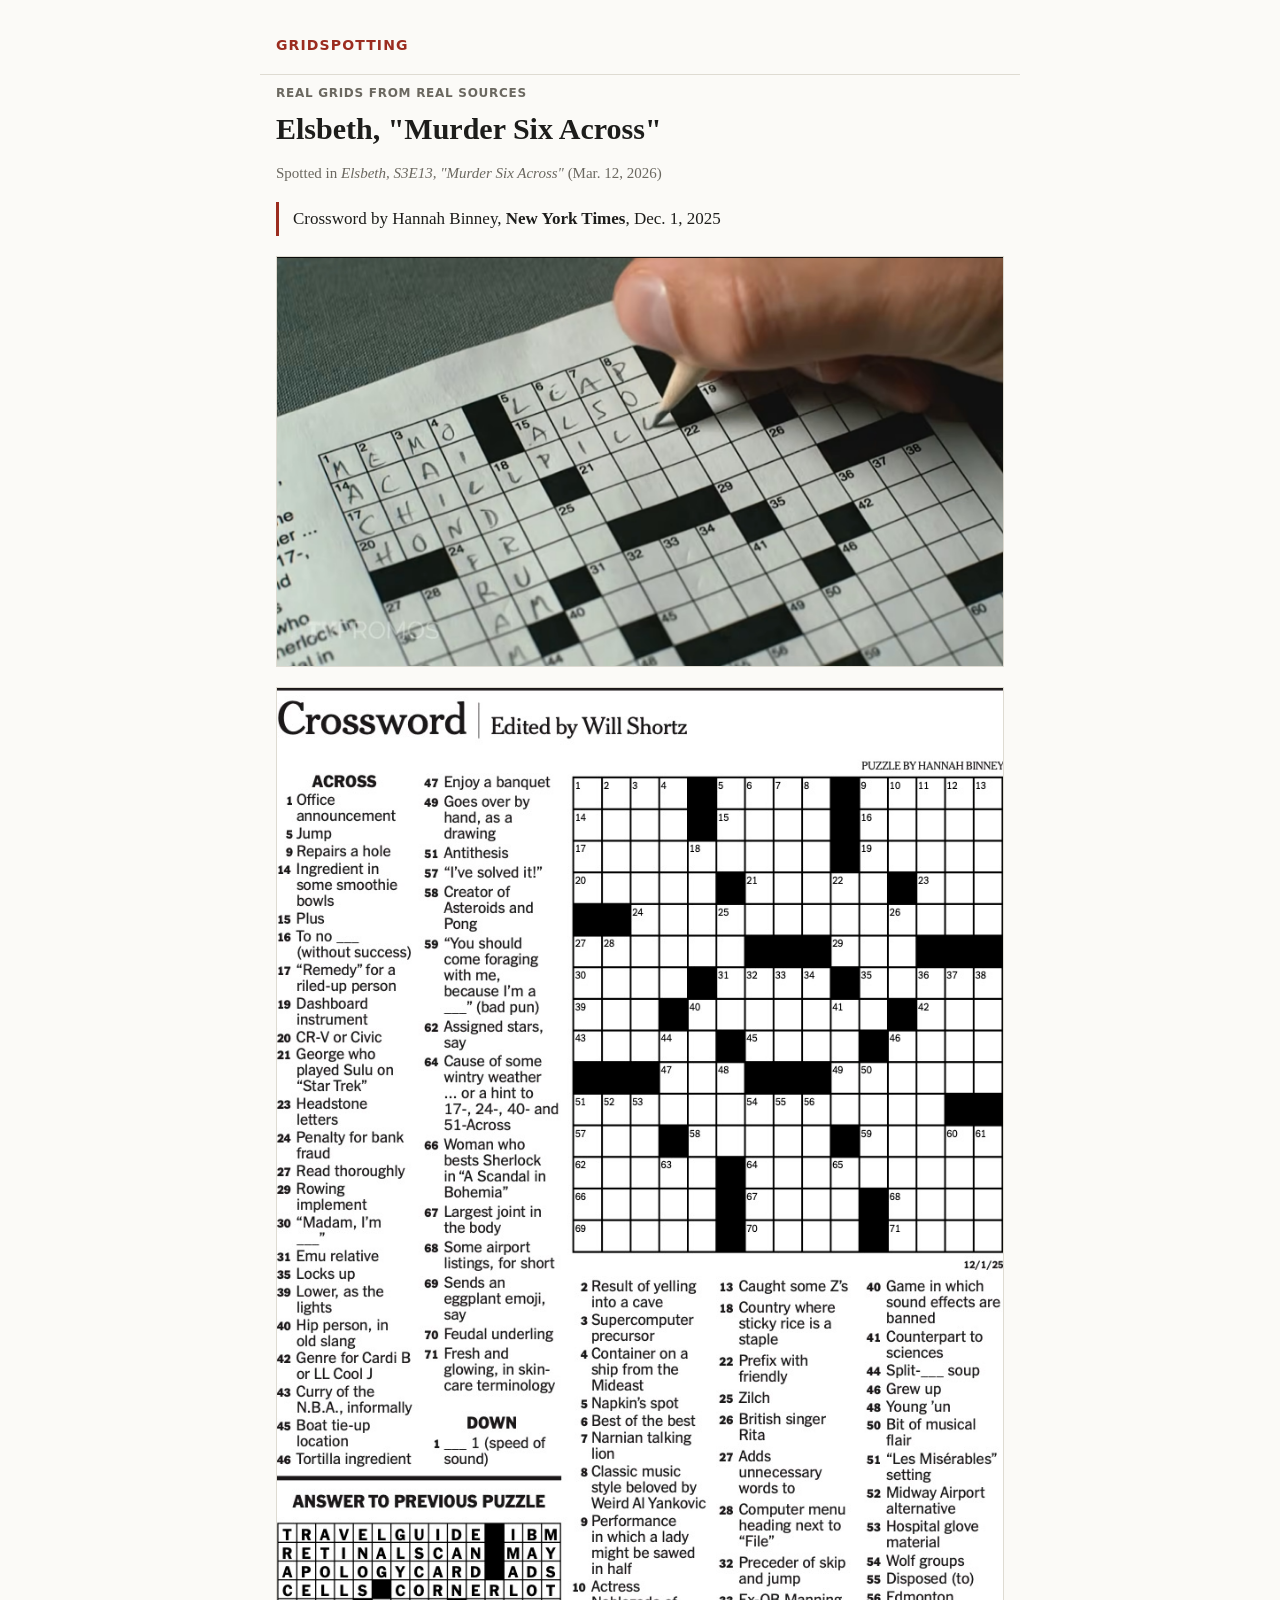
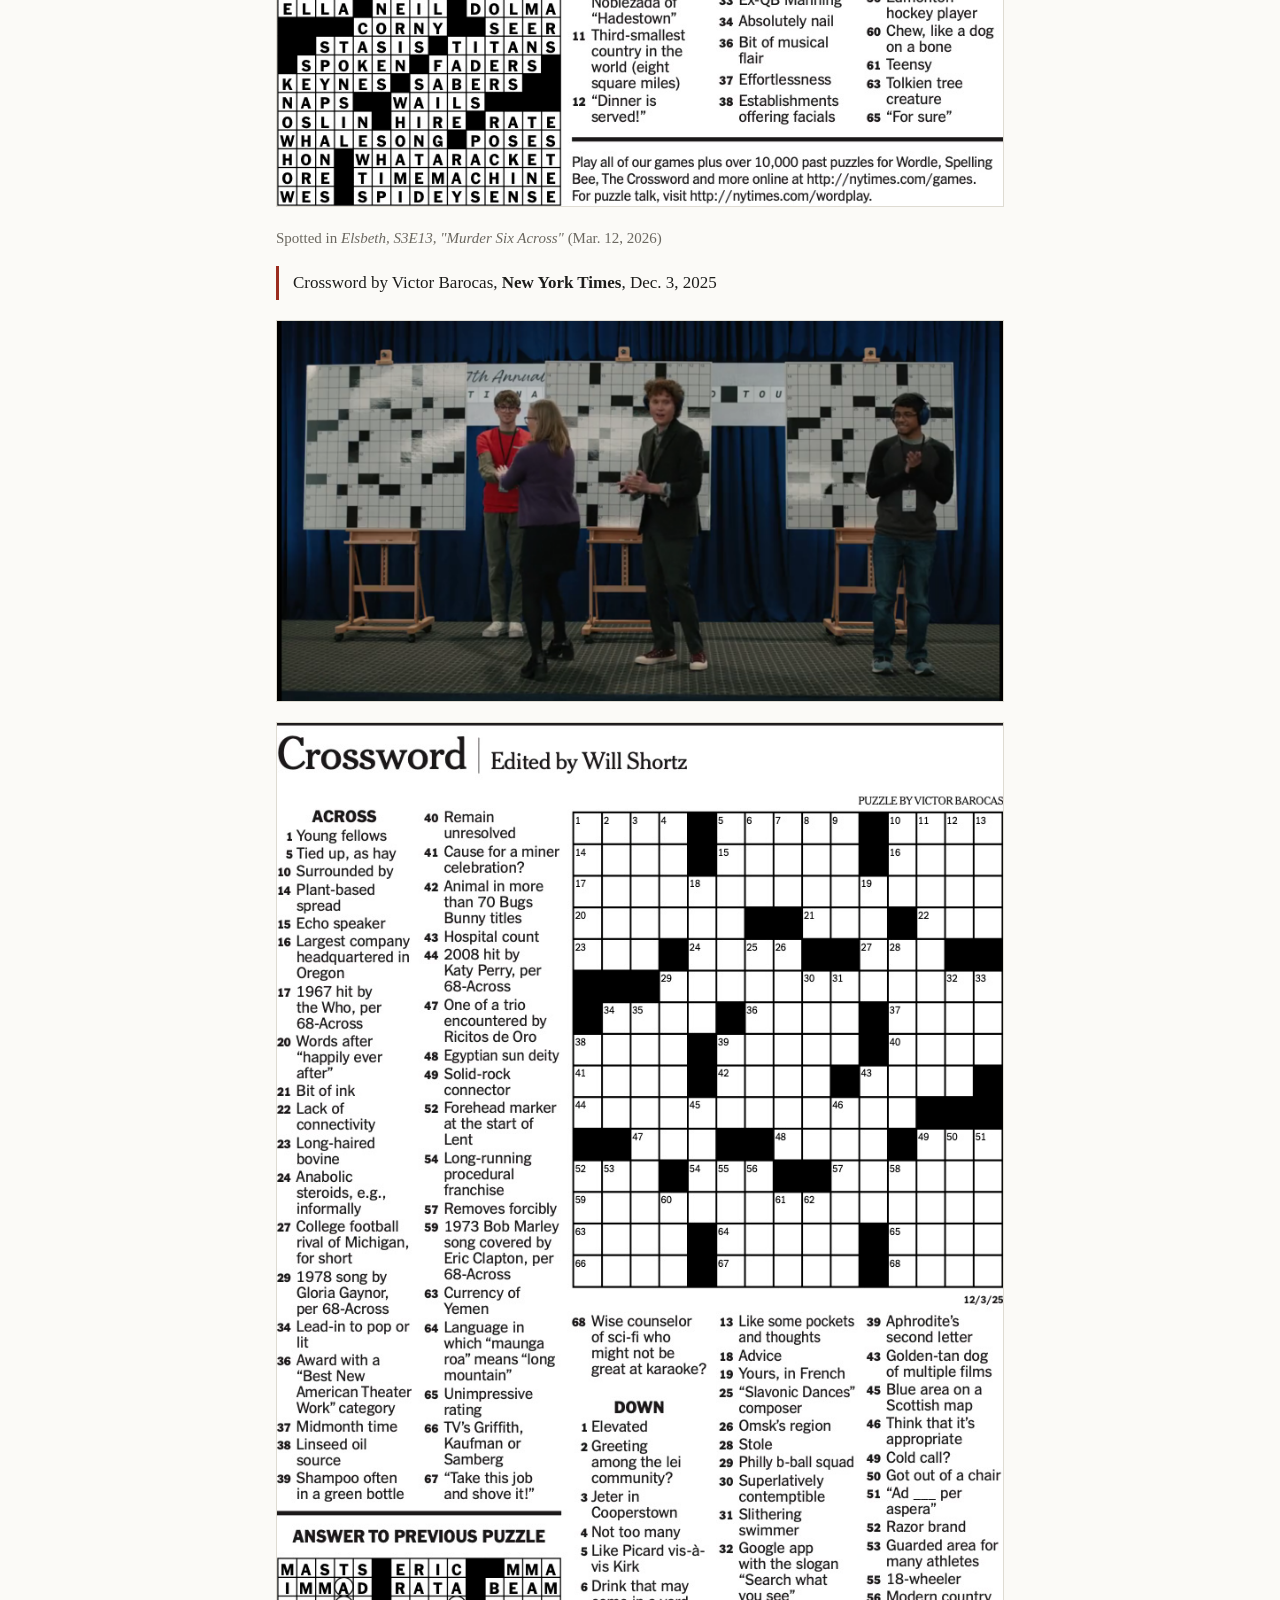
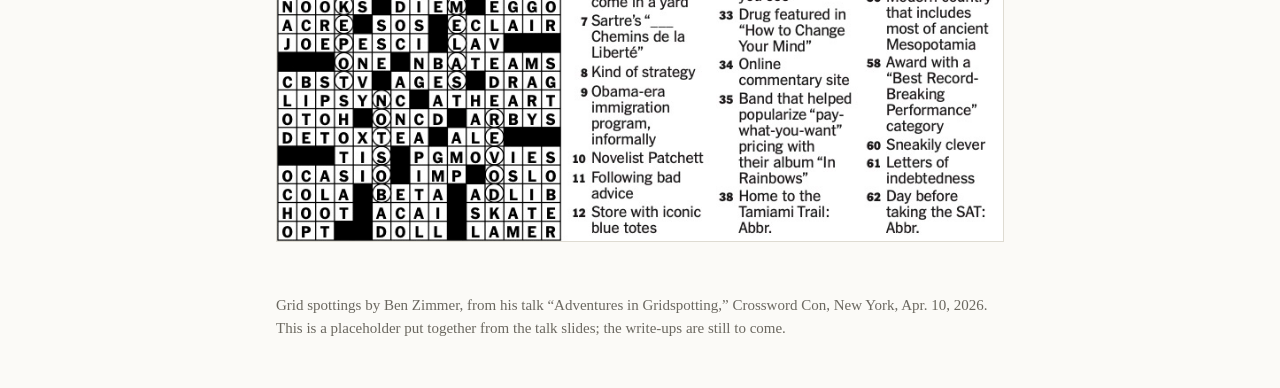
==== posts/elsbeth-2026.html @ f383eb67 "Gridspotting placeholder site from Ben Zimmer's Crossword Con 2026 slides Co-Authored-By: Claude Opu" ====
<!doctype html>
<html lang="en"><head><meta charset="utf-8">
<meta name="viewport" content="width=device-width, initial-scale=1">
<title>Elsbeth, &quot;Murder Six Across&quot;</title>
<link rel="stylesheet" href="../style.css">
</head><body>
<header><a class="site" href="../index.html">Gridspotting</a></header>
<main><p class="kicker">Real grids from real sources</p>
<h1>Elsbeth, &quot;Murder Six Across&quot;</h1>
<section id="new-york-times-2025-12-01">
<p class="meta">Spotted in <i>Elsbeth, S3E13, &quot;Murder Six Across&quot;</i> (Mar. 12, 2026)</p>
<div class="match">Crossword by Hannah Binney, <b>New York Times</b>, Dec. 1, 2025</div>
<figure><img src="../images/image22.png" loading="lazy" alt=""></figure>
<figure><img src="../images/image7.png" loading="lazy" alt=""></figure>
</section>
<section id="new-york-times-2025-12-03">
<p class="meta">Spotted in <i>Elsbeth, S3E13, &quot;Murder Six Across&quot;</i> (Mar. 12, 2026)</p>
<div class="match">Crossword by Victor Barocas, <b>New York Times</b>, Dec. 3, 2025</div>
<figure><img src="../images/image10.png" loading="lazy" alt=""></figure>
<figure><img src="../images/image17.png" loading="lazy" alt=""></figure>
</section></main>
<footer>Grid spottings by Ben Zimmer, from his talk &ldquo;Adventures in Gridspotting,&rdquo;
Crossword Con, New York, Apr. 10, 2026. This is a placeholder put together from the talk
slides; the write-ups are still to come.</footer>
</body></html>
---- style.css ----
:root { --bg:#fbfaf7; --fg:#1d1d1b; --muted:#6b6860; --rule:#dedbd2; --accent:#9b2c1f; }
@media (prefers-color-scheme: dark) {
  :root { --bg:#161614; --fg:#ecebe6; --muted:#a29f96; --rule:#33322e; --accent:#e0806f; }
}
* { box-sizing: border-box; }
body { margin:0; background:var(--bg); color:var(--fg);
  font: 17px/1.55 Georgia, "Times New Roman", serif; }
main, header, footer { max-width: 760px; margin: 0 auto; padding: 0 16px; }
header { padding-top: 32px; border-bottom: 1px solid var(--rule); padding-bottom: 16px; }
header .site { font: 600 14px/1 system-ui, sans-serif; letter-spacing: .08em;
  text-transform: uppercase; color: var(--accent); text-decoration: none; }
h1 { font-size: 30px; line-height: 1.2; margin: 12px 0 4px; }
h2 { font-size: 22px; margin: 36px 0 8px; }
a { color: var(--accent); }
.meta, .note, footer { color: var(--muted); font-size: 15px; }
.kicker { font: 600 12px/1 system-ui, sans-serif; letter-spacing: .06em;
  text-transform: uppercase; color: var(--muted); }
figure { margin: 20px 0; }
figure img { width: 100%; height: auto; display: block; border: 1px solid var(--rule); }
.match { border-left: 3px solid var(--accent); padding: 4px 0 4px 14px; margin: 16px 0; }
ul.posts { list-style: none; padding: 0; }
ul.posts li { padding: 16px 0; border-bottom: 1px solid var(--rule); display: flex; gap: 16px; }
ul.posts img { width: 140px; height: 90px; object-fit: cover; flex: none; border: 1px solid var(--rule); }
ul.posts a.t { font-size: 19px; text-decoration: none; }
footer { padding: 32px 16px 48px; }
@media (max-width: 480px) { ul.posts img { width: 96px; height: 64px; } }
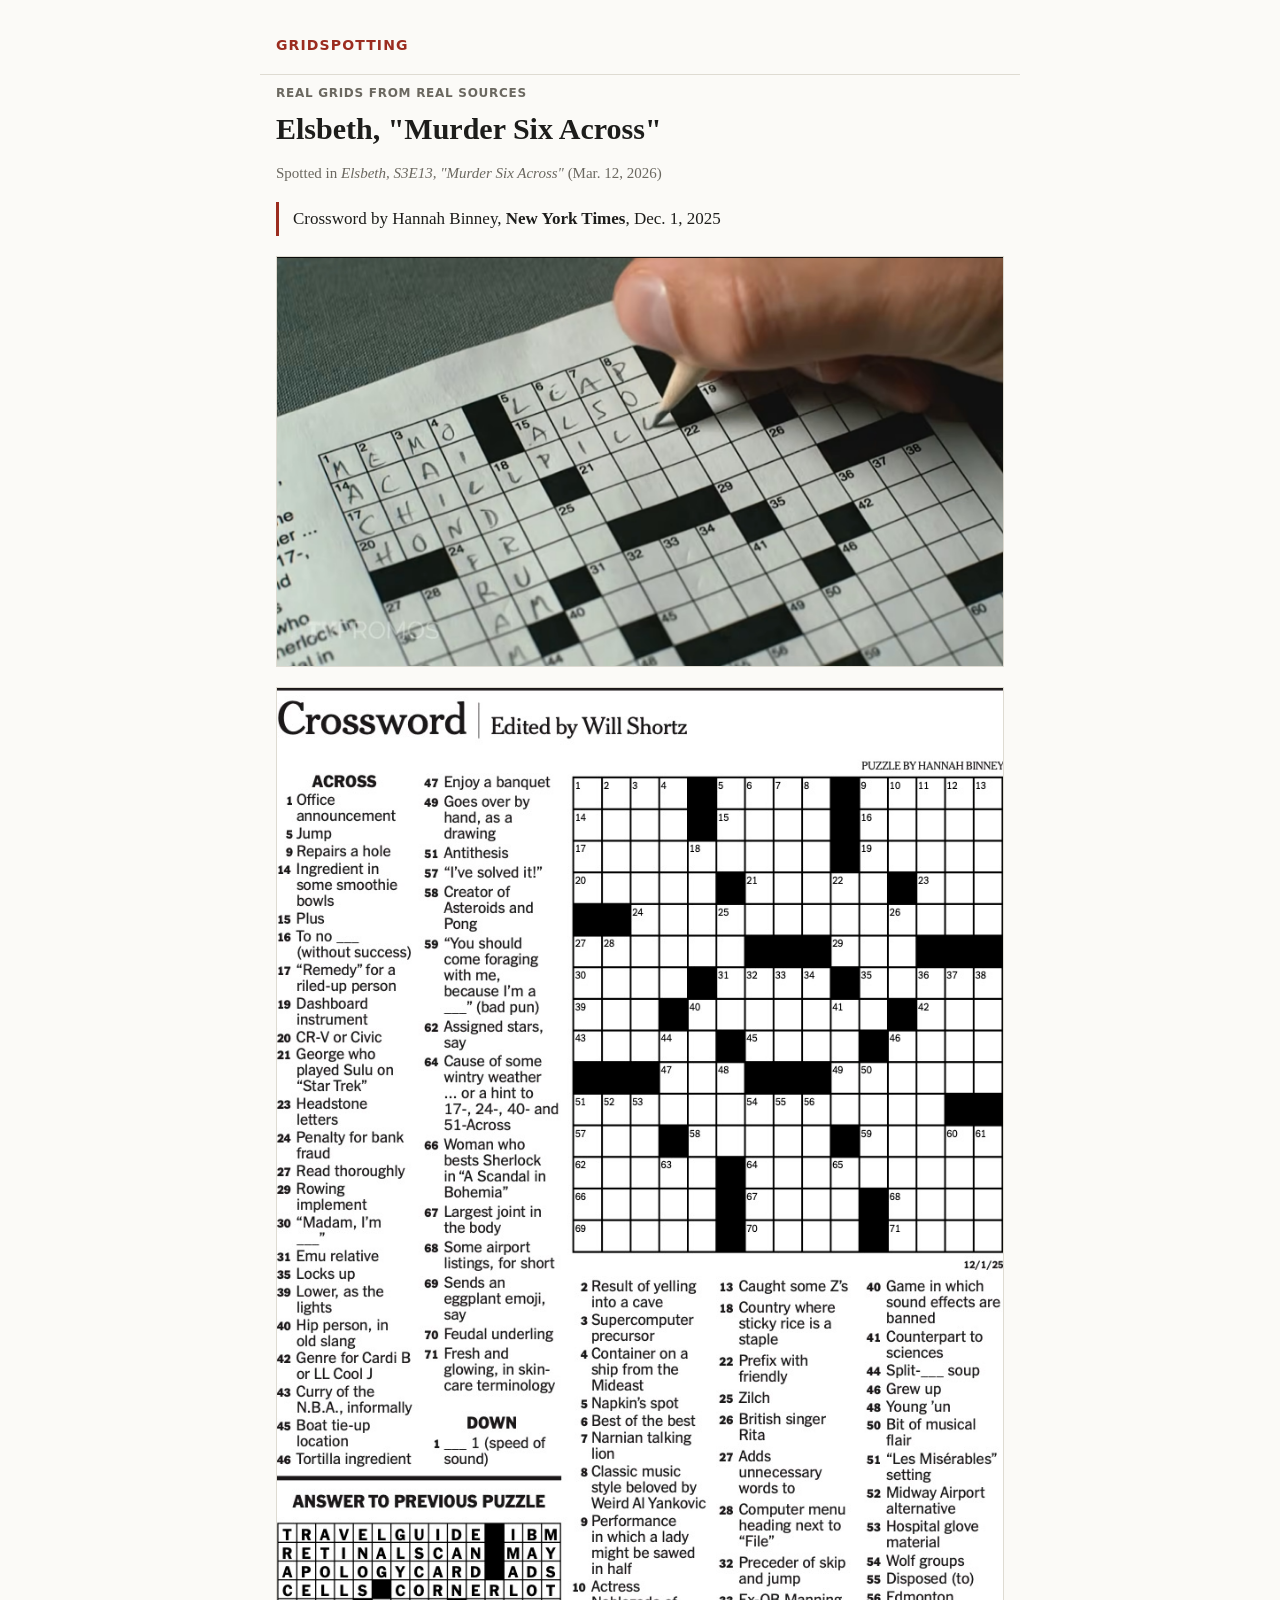
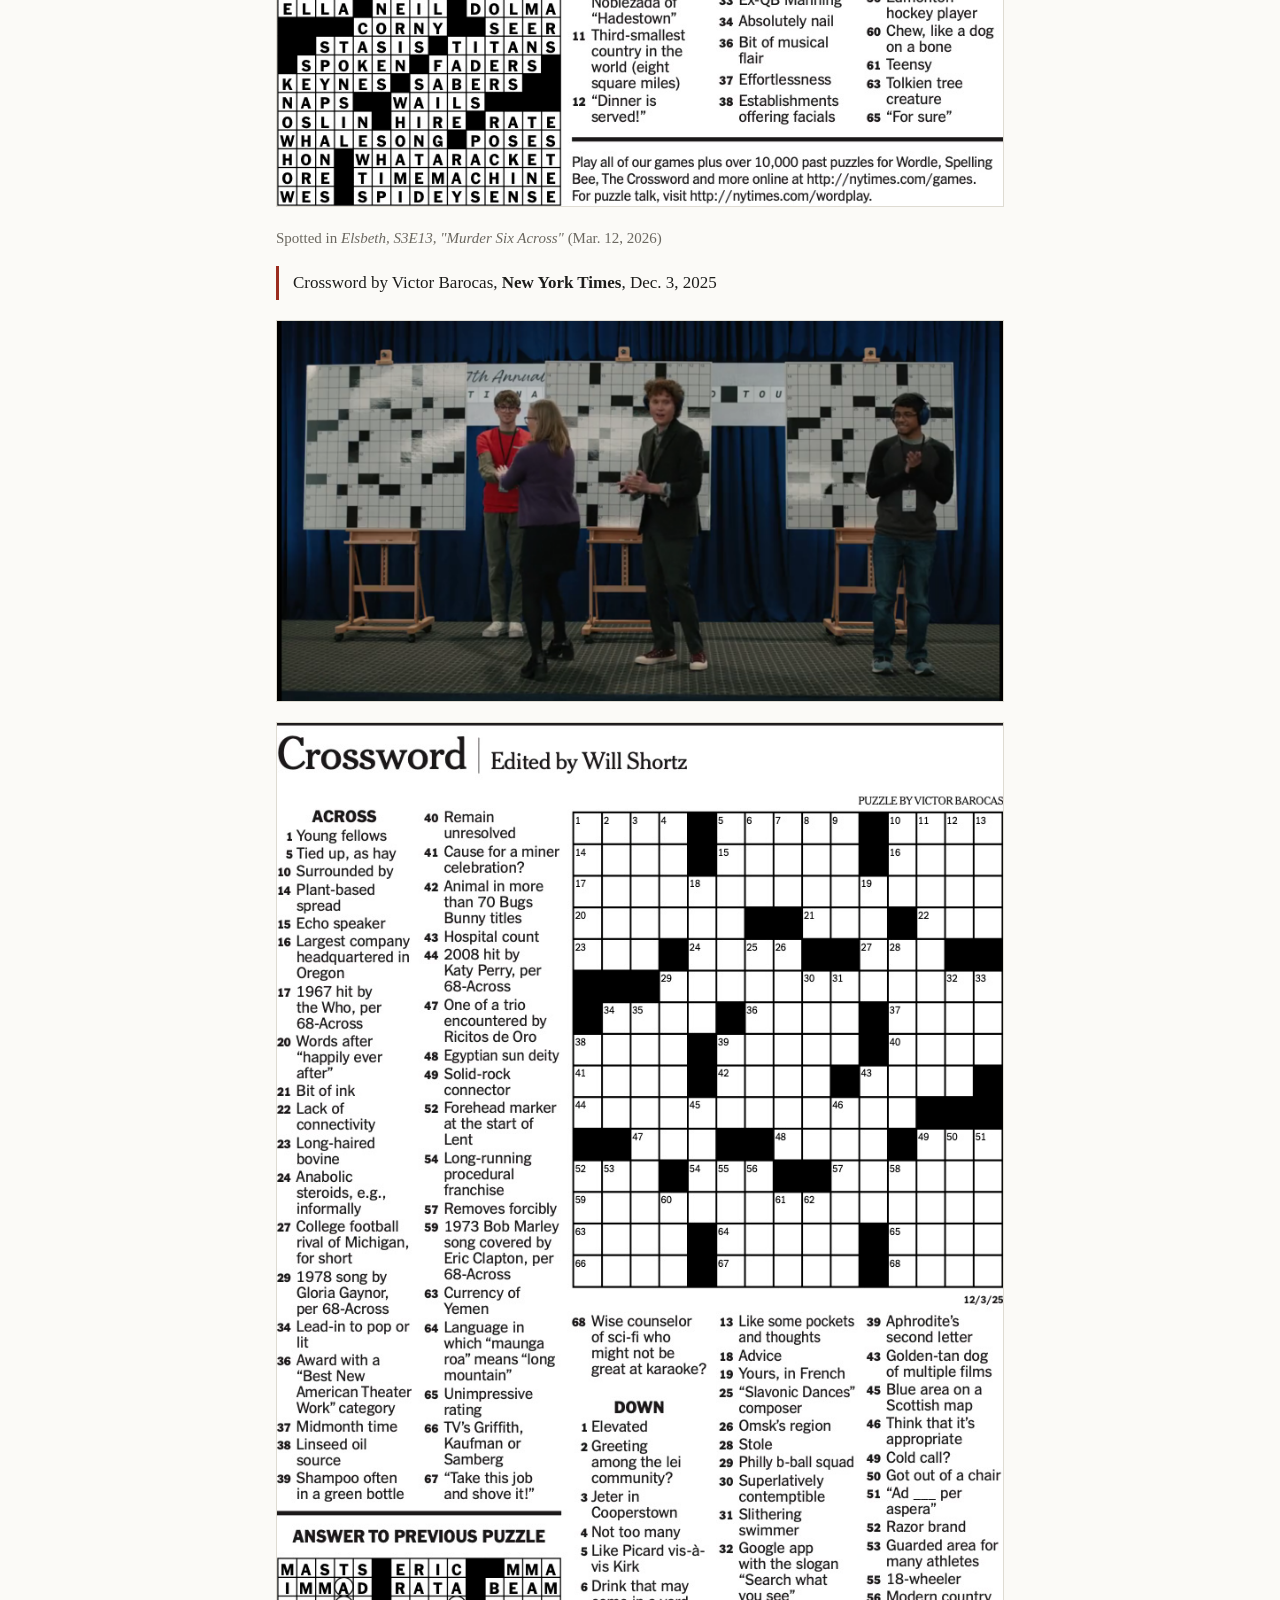
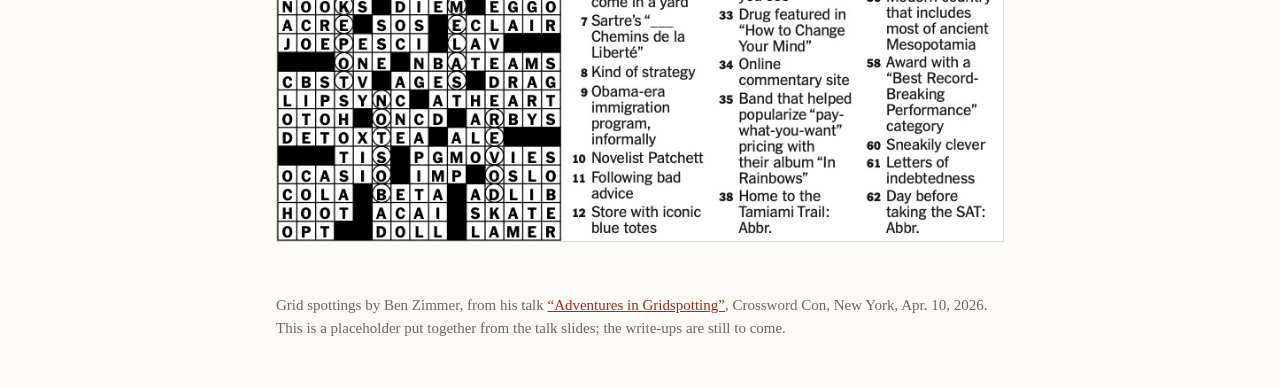
==== commit 62b02cf4: "Link Ben's Crossword Con talk Co-Authored-By: Claude Opus 5.5 <noreply@anthropic.com>" ====
--- a/posts/elsbeth-2026.html
+++ b/posts/elsbeth-2026.html
@@ -19,7 +19,7 @@
 <figure><img src="../images/image10.png" loading="lazy" alt=""></figure>
 <figure><img src="../images/image17.png" loading="lazy" alt=""></figure>
 </section></main>
-<footer>Grid spottings by Ben Zimmer, from his talk &ldquo;Adventures in Gridspotting,&rdquo;
+<footer>Grid spottings by Ben Zimmer, from his talk <a href="https://www.youtube.com/watch?v=KkjbiKiHQyE">&ldquo;Adventures in Gridspotting&rdquo;</a>,
 Crossword Con, New York, Apr. 10, 2026. This is a placeholder put together from the talk
 slides; the write-ups are still to come.</footer>
 </body></html>
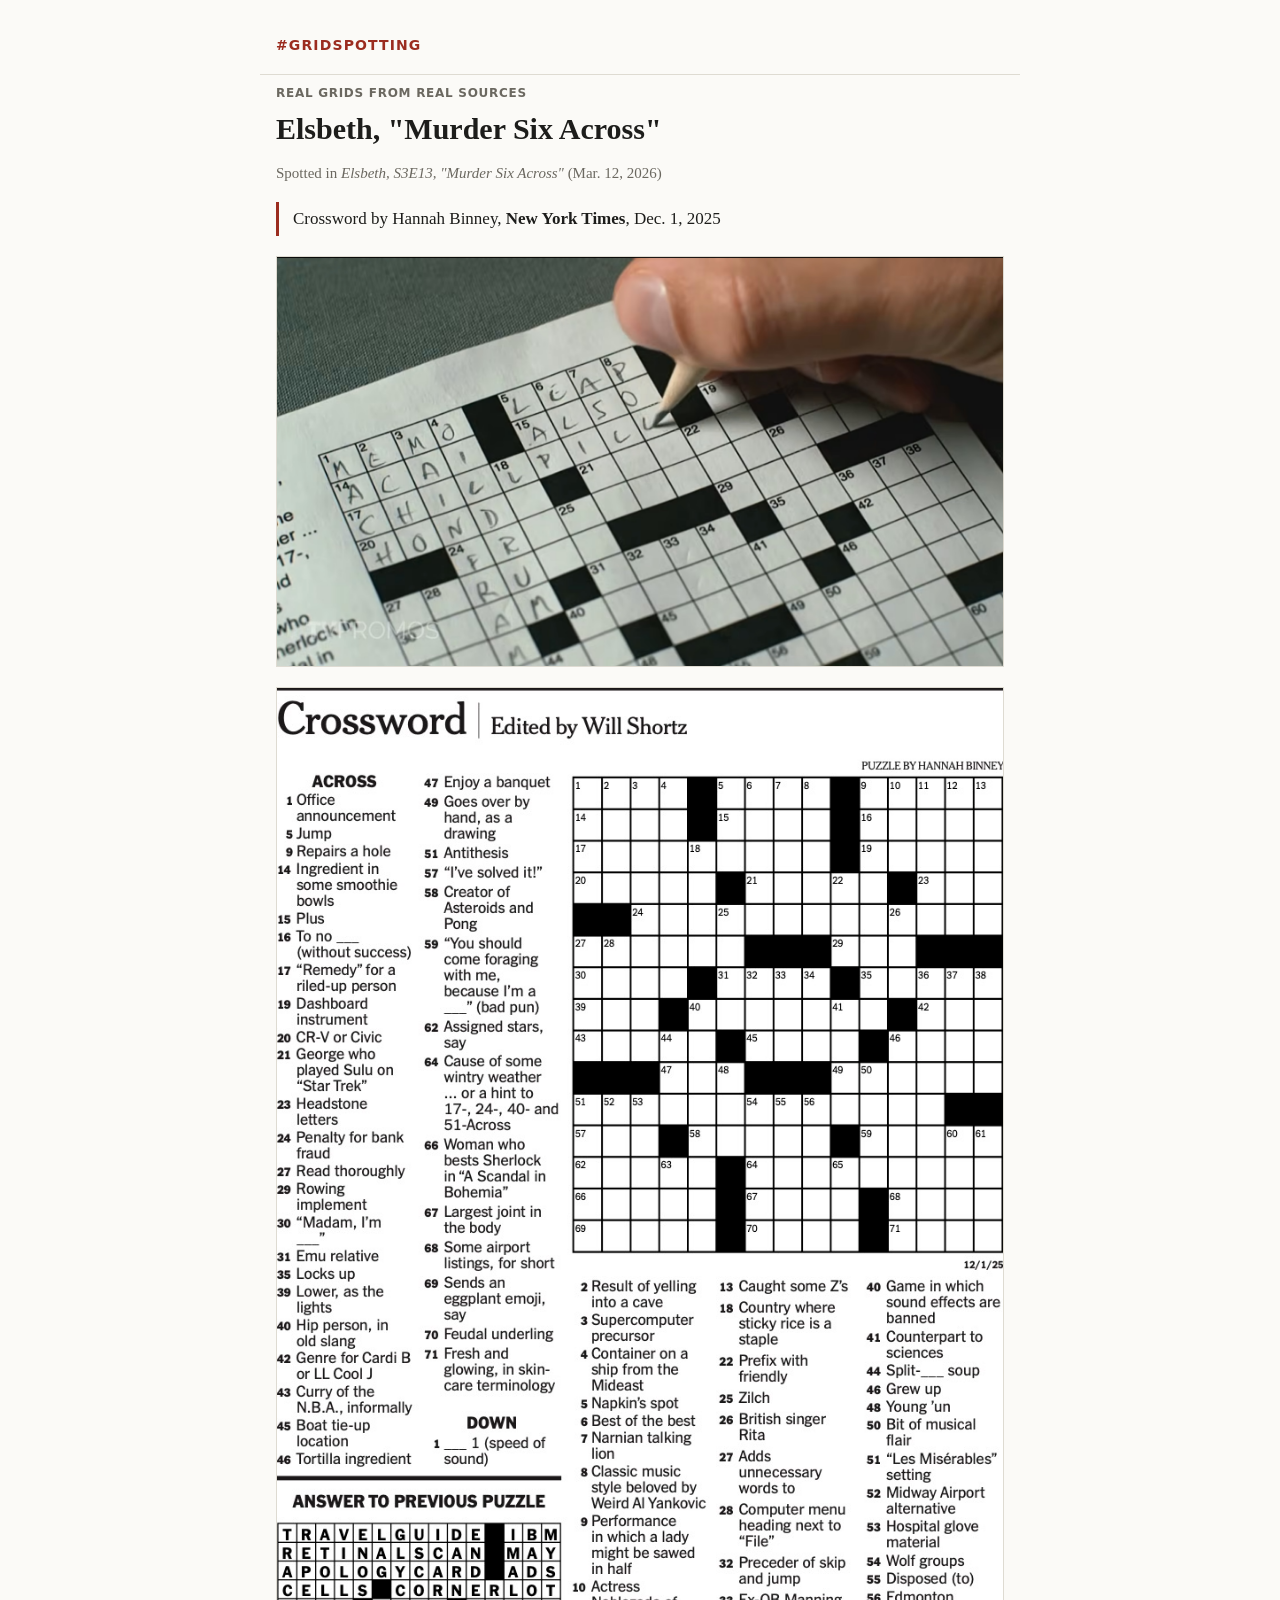
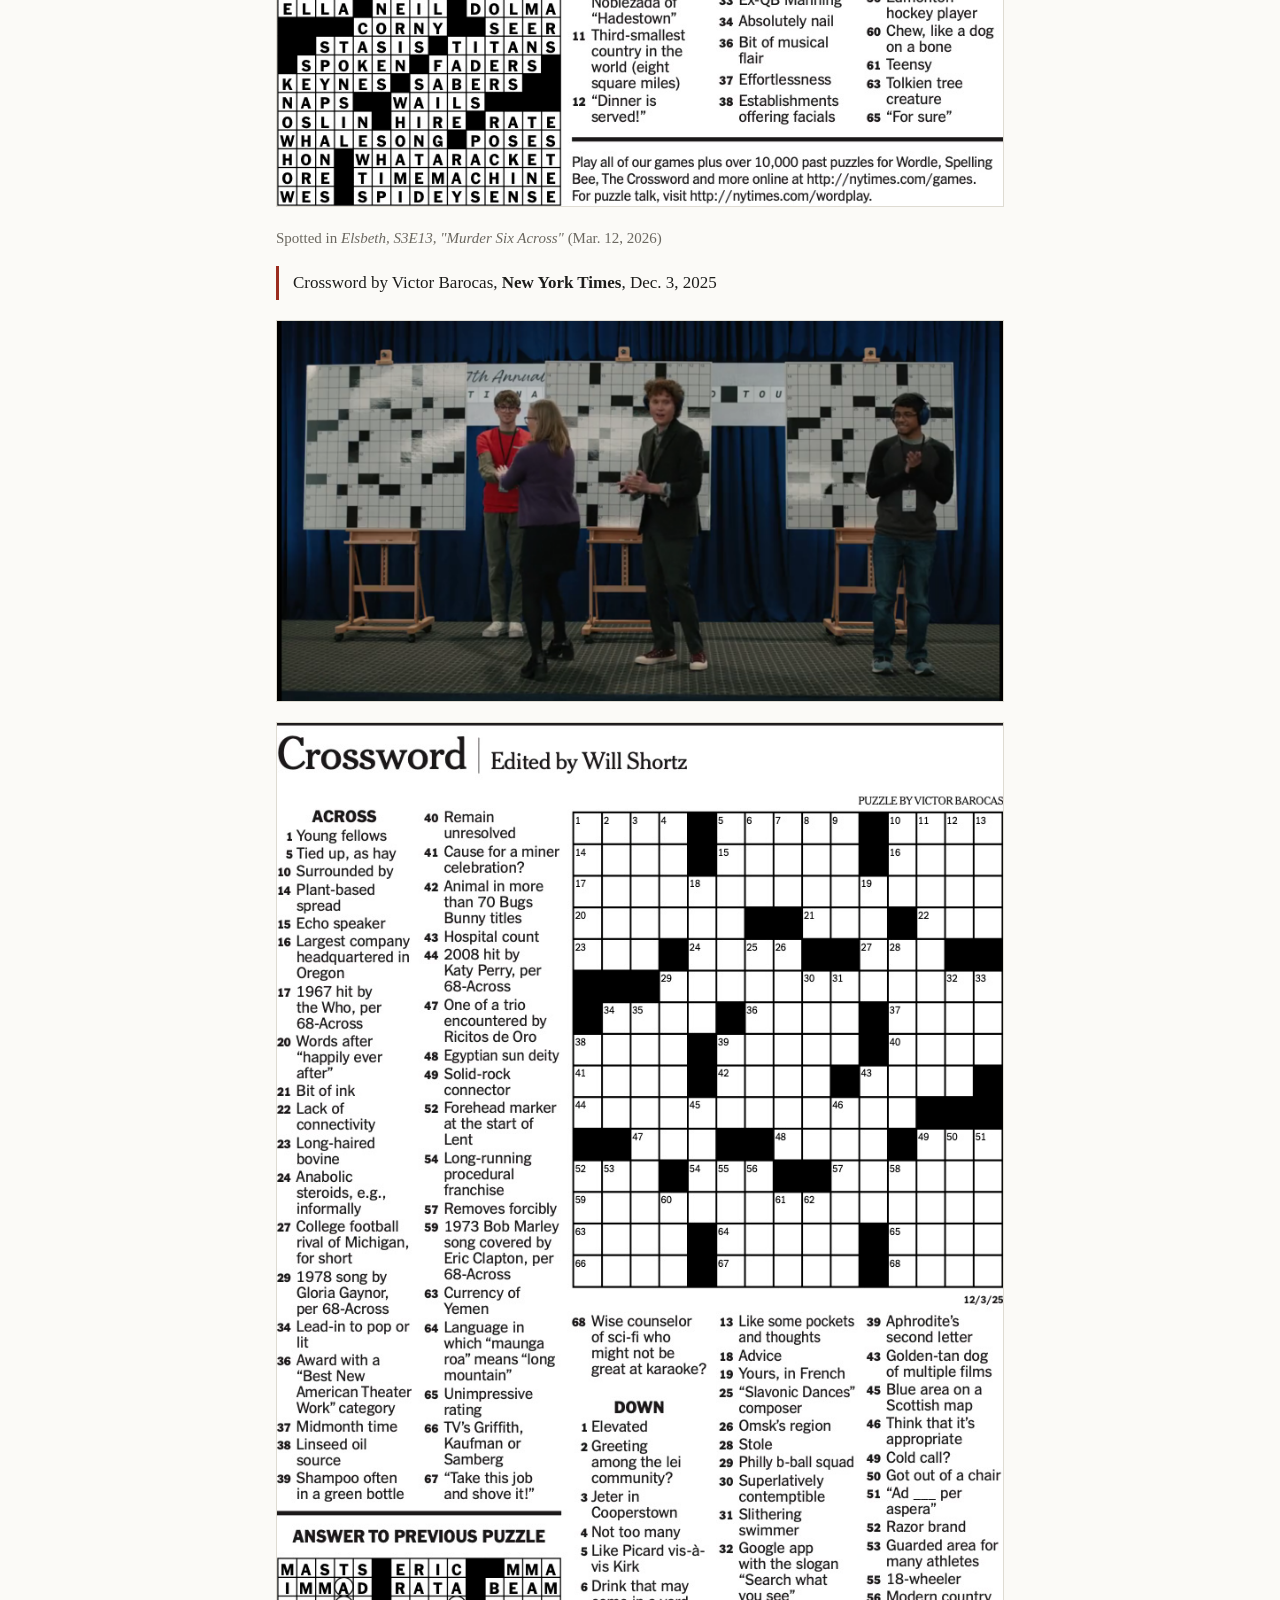
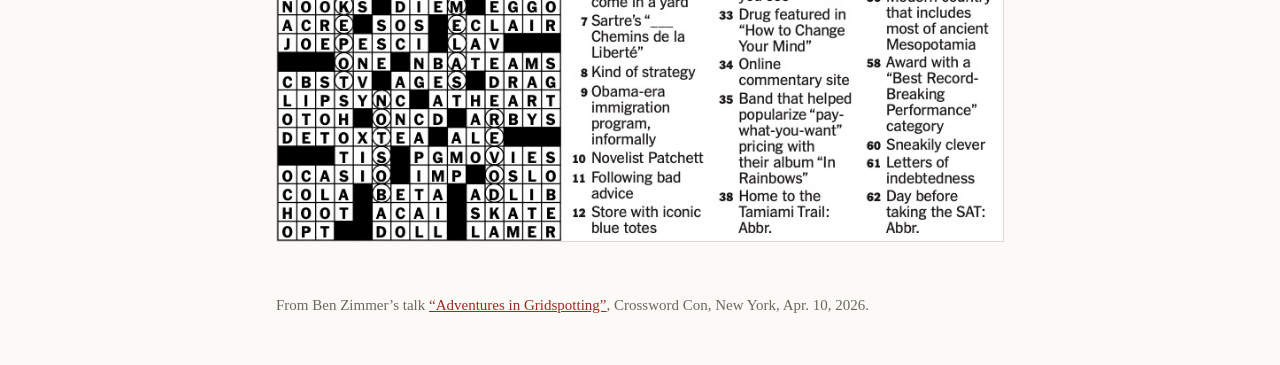
==== commit be1fcff8: "Title #Gridspotting; footer credits the talk only Co-Authored-By: Claude Opus 5.5 <noreply@anthropic" ====
--- a/posts/elsbeth-2026.html
+++ b/posts/elsbeth-2026.html
@@ -4,7 +4,7 @@
 <title>Elsbeth, &quot;Murder Six Across&quot;</title>
 <link rel="stylesheet" href="../style.css">
 </head><body>
-<header><a class="site" href="../index.html">Gridspotting</a></header>
+<header><a class="site" href="../index.html">#Gridspotting</a></header>
 <main><p class="kicker">Real grids from real sources</p>
 <h1>Elsbeth, &quot;Murder Six Across&quot;</h1>
 <section id="new-york-times-2025-12-01">
@@ -19,7 +19,6 @@
 <figure><img src="../images/image10.png" loading="lazy" alt=""></figure>
 <figure><img src="../images/image17.png" loading="lazy" alt=""></figure>
 </section></main>
-<footer>Grid spottings by Ben Zimmer, from his talk <a href="https://www.youtube.com/watch?v=KkjbiKiHQyE">&ldquo;Adventures in Gridspotting&rdquo;</a>,
-Crossword Con, New York, Apr. 10, 2026. This is a placeholder put together from the talk
-slides; the write-ups are still to come.</footer>
+<footer>From Ben Zimmer&rsquo;s talk <a href="https://www.youtube.com/watch?v=KkjbiKiHQyE">&ldquo;Adventures in Gridspotting&rdquo;</a>,
+Crossword Con, New York, Apr. 10, 2026.</footer>
 </body></html>
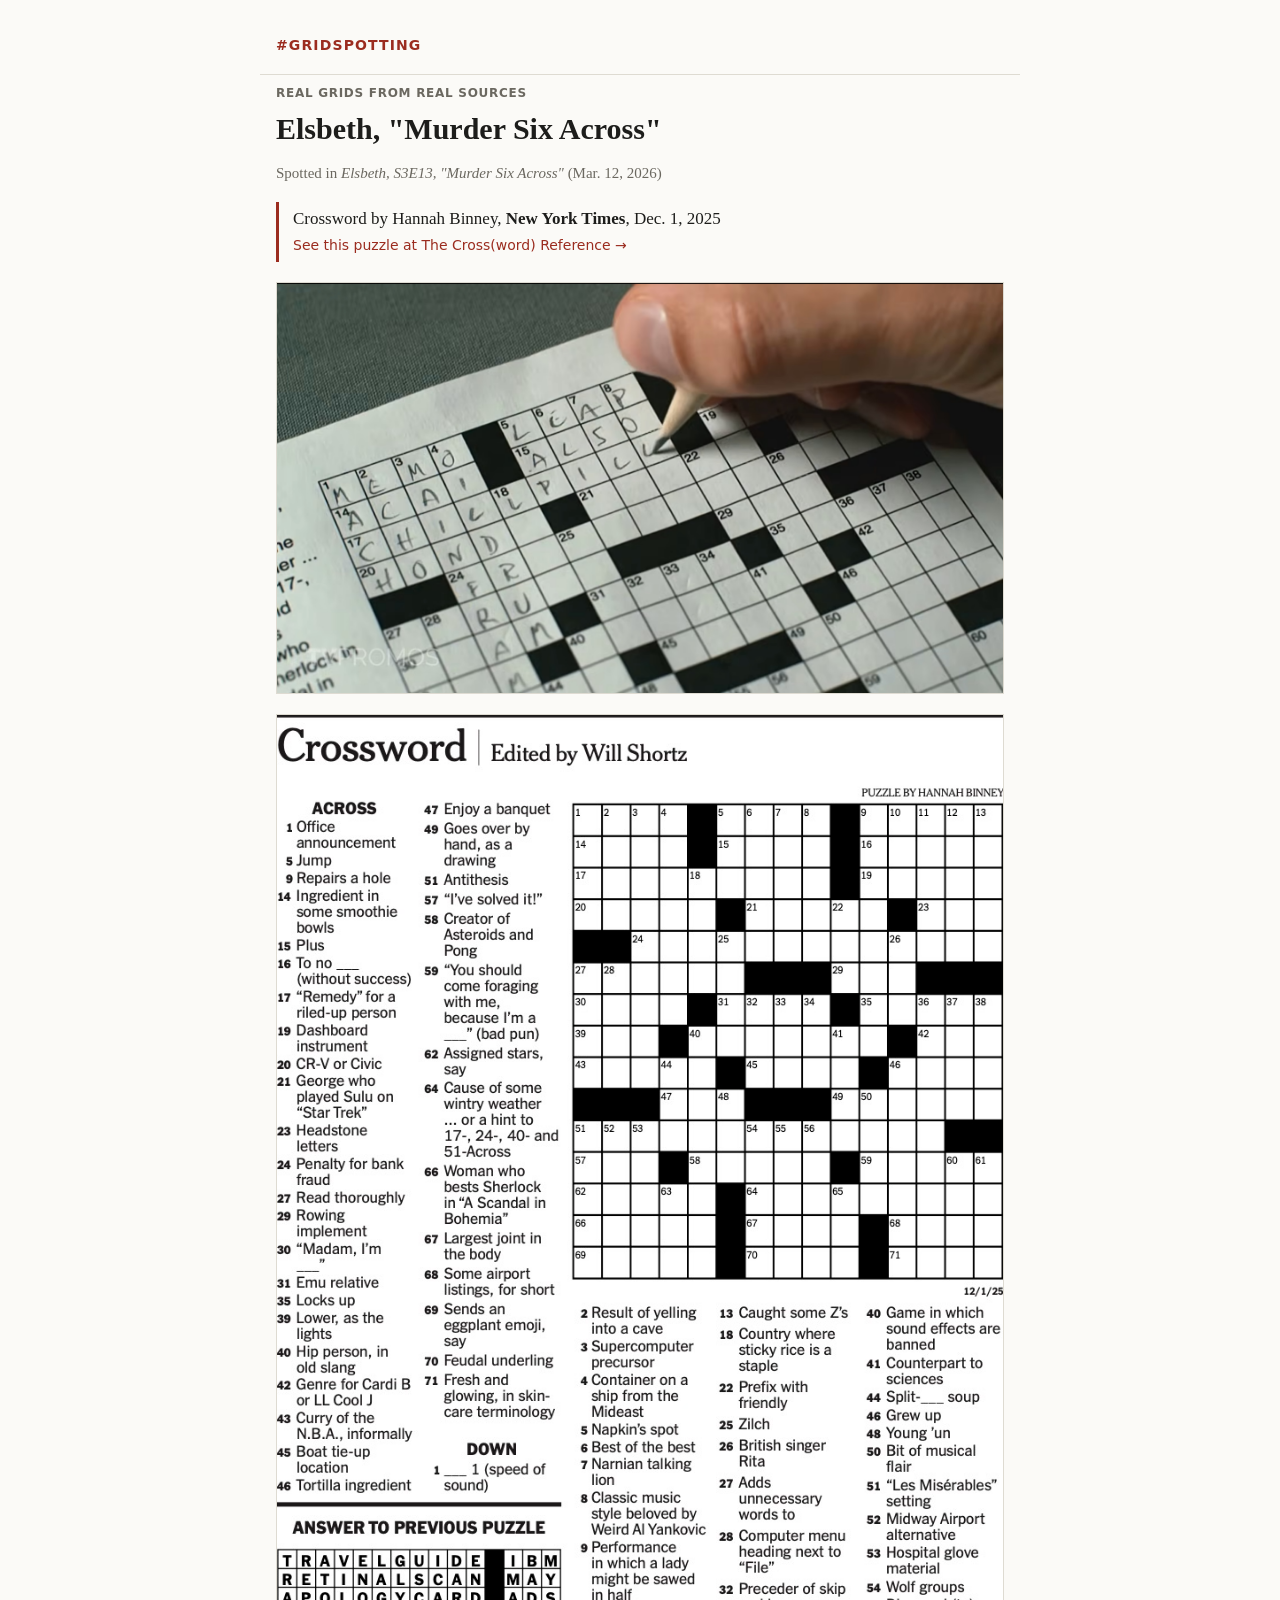
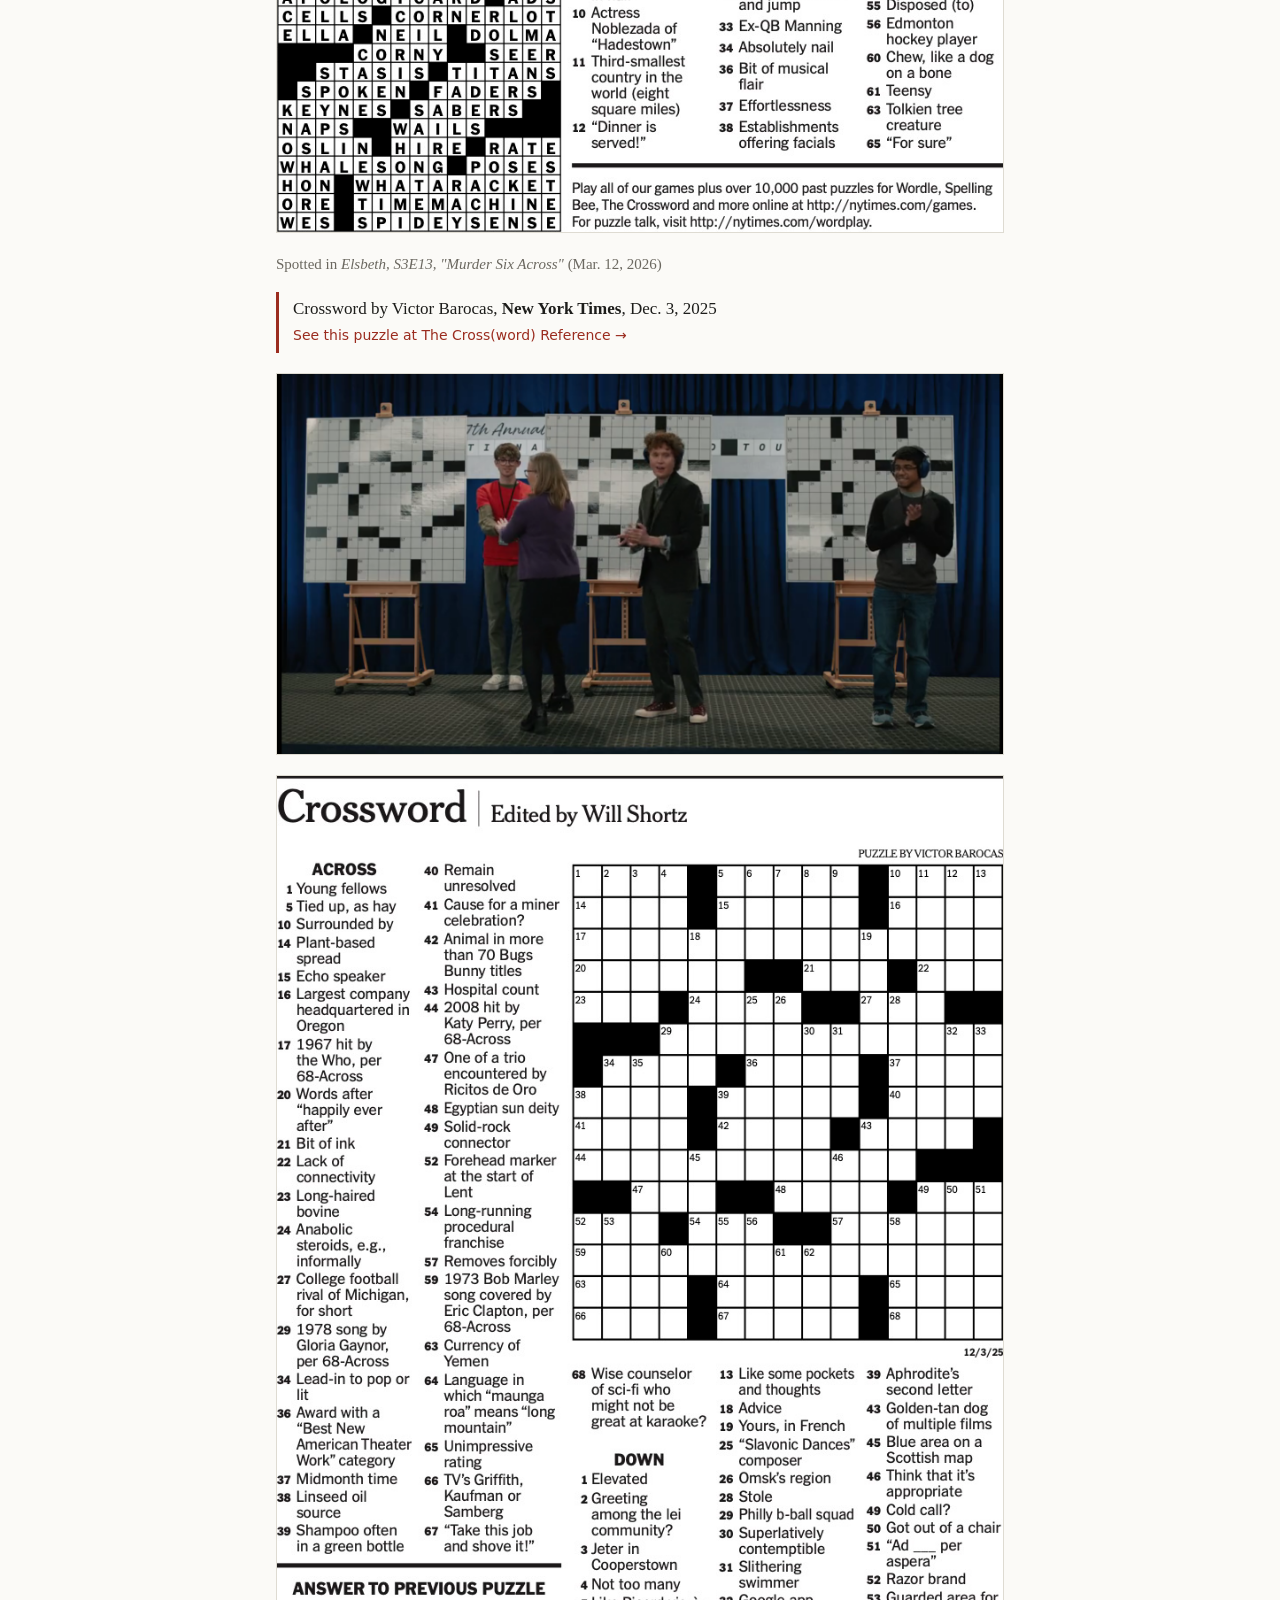
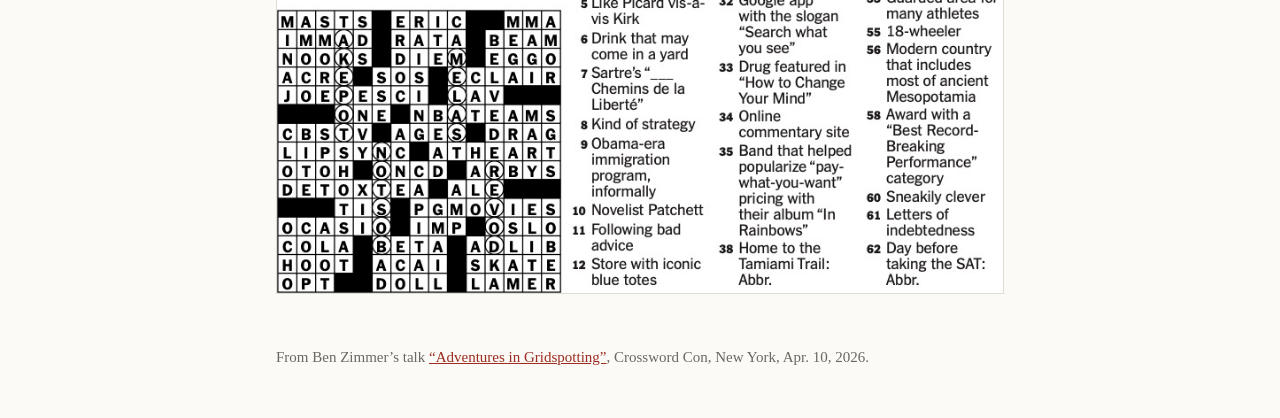
==== commit 98bafe86: "Each matched puzzle links to its page at The Cross(word) Reference Co-Authored-By: Claude Opus 5.5 <" ====
--- a/posts/elsbeth-2026.html
+++ b/posts/elsbeth-2026.html
@@ -9,13 +9,13 @@
 <h1>Elsbeth, &quot;Murder Six Across&quot;</h1>
 <section id="new-york-times-2025-12-01">
 <p class="meta">Spotted in <i>Elsbeth, S3E13, &quot;Murder Six Across&quot;</i> (Mar. 12, 2026)</p>
-<div class="match">Crossword by Hannah Binney, <b>New York Times</b>, Dec. 1, 2025</div>
+<div class="match">Crossword by Hannah Binney, <b>New York Times</b>, Dec. 1, 2025<br><a class="xref" href="https://crosswordreference.com/puzzle/nytimes/nyt2025-12-01">See this puzzle at The Cross(word) Reference &rarr;</a></div>
 <figure><img src="../images/image22.png" loading="lazy" alt=""></figure>
 <figure><img src="../images/image7.png" loading="lazy" alt=""></figure>
 </section>
 <section id="new-york-times-2025-12-03">
 <p class="meta">Spotted in <i>Elsbeth, S3E13, &quot;Murder Six Across&quot;</i> (Mar. 12, 2026)</p>
-<div class="match">Crossword by Victor Barocas, <b>New York Times</b>, Dec. 3, 2025</div>
+<div class="match">Crossword by Victor Barocas, <b>New York Times</b>, Dec. 3, 2025<br><a class="xref" href="https://crosswordreference.com/puzzle/nytimes/nyt2025-12-03">See this puzzle at The Cross(word) Reference &rarr;</a></div>
 <figure><img src="../images/image10.png" loading="lazy" alt=""></figure>
 <figure><img src="../images/image17.png" loading="lazy" alt=""></figure>
 </section></main>
--- a/style.css
+++ b/style.css
@@ -18,6 +18,7 @@
 figure { margin: 20px 0; }
 figure img { width: 100%; height: auto; display: block; border: 1px solid var(--rule); }
 .match { border-left: 3px solid var(--accent); padding: 4px 0 4px 14px; margin: 16px 0; }
+.match a.xref { font: 14px/1.6 system-ui, sans-serif; text-decoration: none; }
 ul.posts { list-style: none; padding: 0; }
 ul.posts li { padding: 16px 0; border-bottom: 1px solid var(--rule); display: flex; gap: 16px; }
 ul.posts img { width: 140px; height: 90px; object-fit: cover; flex: none; border: 1px solid var(--rule); }
